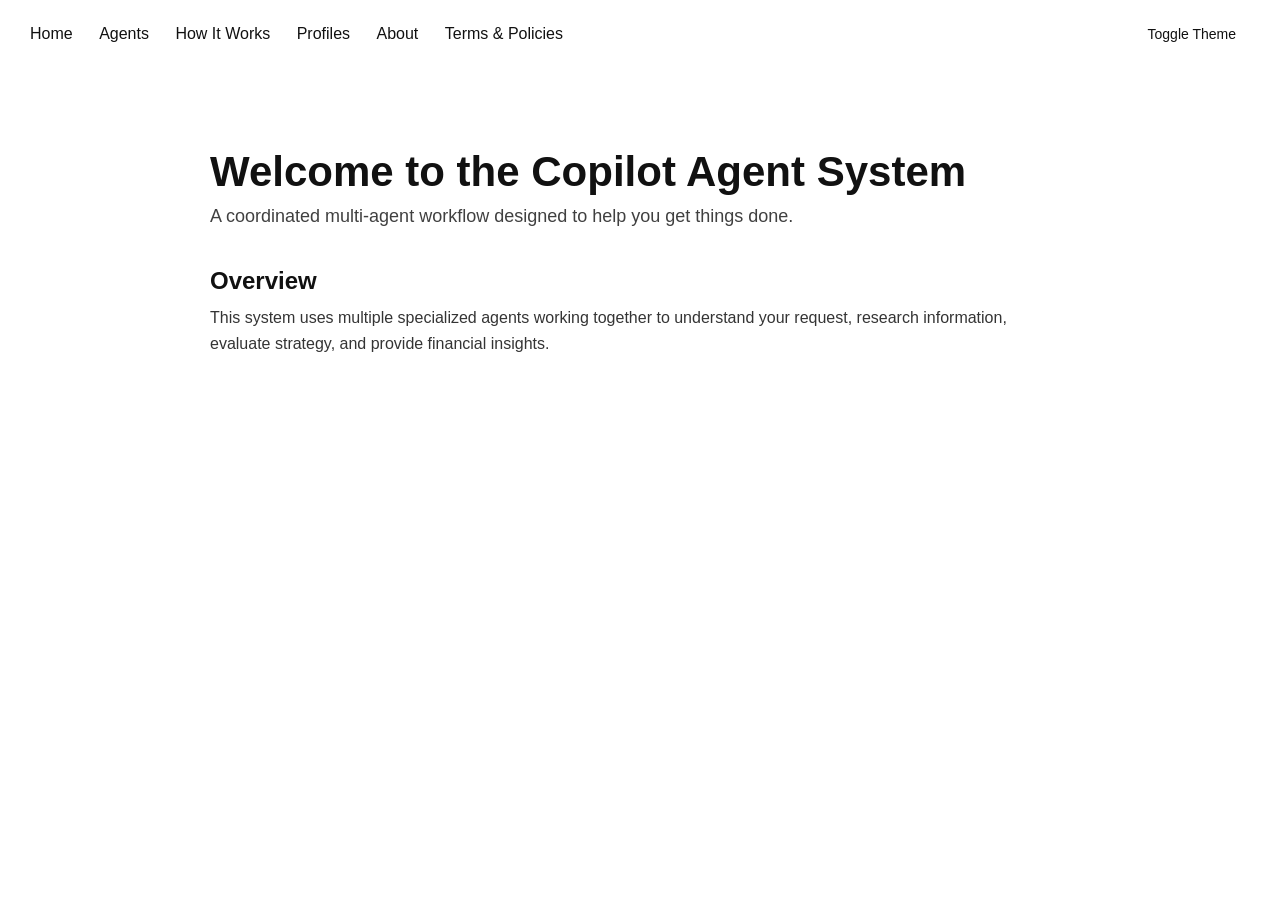
==== index.html @ 7691f2be "Update index.html" ====
<!DOCTYPE html>
<html lang="en">
<head>
  <meta charset="UTF-8" />
  <meta name="viewport" content="width=device-width, initial-scale=1.0" />
  <title>Copilot Agent System</title>

  <!-- Global Styles -->
  <link rel="stylesheet" href="style.css" />
  <script src="theme.js" defer></script>
</head>

<body>

  <!-- SWIRL BACKGROUND (placed at top of body, correct position) -->
  <div class="swirl-layer">
    <svg viewBox="0 0 800 600">
      <defs>
        <linearGradient id="lightSwirl" x1="0" y1="0" x2="1" y2="1">
          <stop offset="0%" stop-color="#6D89B2" />
          <stop offset="50%" stop-color="#0B7C4A" />
          <stop offset="100%" stop-color="#0D3B66" />
        </linearGradient>

        <linearGradient id="darkSwirl" x1="0" y1="0" x2="1" y2="1">
          <stop offset="0%" stop-color="#1A1A1A" />
          <stop offset="50%" stop-color="#0B4C3A" />
          <stop offset="100%" stop-color="#0D0D0D" />
        </linearGradient>
      </defs>

      <!-- Swirl Path -->
      <path d="M0 300 Q200 250 400 300 T800 300"
            stroke="url(#lightSwirl)"
            stroke-width="140"
            fill="none"
            opacity="0.35" />
    </svg>
  </div>

  <!-- NAVIGATION BAR -->
  <nav>
    <div class="nav-left">
      <a href="index.html">Home</a>
      <a href="agents.html">Agents</a>
      <a href="how-it-works.html">How It Works</a>
      <a href="profiles.html">Profiles</a>
      <a href="about.html">About</a>
      <a href="terms.html">Terms & Policies</a>
    </div>
    <div class="theme-toggle">Toggle Theme</div>
  </nav>

  <!-- PAGE CONTENT -->
  <div class="page">
    <h1>Welcome to the Copilot Agent System</h1>
    <p class="subtitle">A coordinated multi-agent workflow designed to help you get things done.</p>

    <div class="section">
      <h2>Overview</h2>
      <p class="about-text">
        This system uses multiple specialized agents working together to understand your request,
        research information, evaluate strategy, and provide financial insights.
      </p>
    </div>
  </div>

</body>
</html>
---- style.css ----
/* GLOBAL RESET */
* {
  margin: 0;
  padding: 0;
  box-sizing: border-box;
}

html, body {
  height: 100%;
  font-family: "Poppins", sans-serif;
  background: var(--bg);
  color: var(--text);
  overflow-x: hidden;
}

/* LIGHT / DARK THEMES */
:root[data-theme="light"] {
  --bg: #ffffff;
  --text: #111111;
  --card-bg: rgba(255, 255, 255, 0.6);
  --nav-bg: rgba(255, 255, 255, 0.7);
}

:root[data-theme="dark"] {
  --bg: #0d0d0d;
  --text: #f5f5f5;
  --card-bg: rgba(0, 0, 0, 0.4);
  --nav-bg: rgba(0, 0, 0, 0.6);
}

/* FULL-PAGE SWIRL BACKGROUND (RESTORED + EXTENDED) */
.swirl-layer {
  position: fixed;
  top: 0;
  left: 0;
  width: 100%;
  height: 100%;
  z-index: -1;
  pointer-events: none;
  overflow: hidden;
}

/* Restore original visibility + extend to bottom */
.swirl-layer img {
  position: absolute;
  top: 0;
  left: 0;
  width: 100%;
  height: 140%;       /* extends swirl past bottom */
  object-fit: cover;  /* ensures full coverage */
  opacity: 0.45;      /* visible but not overpowering */
  filter: blur(1px);  /* slight softening */
}

/* NAVIGATION BAR */
nav {
  width: 100%;
  padding: 18px 30px;
  display: flex;
  justify-content: space-between;
  align-items: center;
  background: var(--nav-bg);
  backdrop-filter: blur(10px);
  position: sticky;
  top: 0;
  z-index: 10;
}

.nav-left a {
  margin-right: 22px;
  text-decoration: none;
  color: var(--text);
  font-weight: 500;
  transition: opacity 0.2s;
}

.nav-left a:hover {
  opacity: 0.6;
}

.theme-toggle {
  padding: 8px 14px;
  border-radius: 8px;
  background: var(--card-bg);
  cursor: pointer;
  font-size: 14px;
}

/* PAGE CONTENT */
.page {
  max-width: 900px;
  margin: 80px auto;
  padding: 0 20px;
}

h1 {
  font-size: 42px;
  margin-bottom: 10px;
}

.subtitle {
  font-size: 18px;
  opacity: 0.8;
  margin-bottom: 40px;
}

/* CARDS + GRIDS */
.preview-grid,
.ai-grid,
.profile-grid {
  display: grid;
  gap: 25px;
  grid-template-columns: repeat(auto-fit, minmax(260px, 1fr));
}

.preview-card,
.ai-card,
.profile-card {
  background: var(--card-bg);
  padding: 22px;
  border-radius: 14px;
  backdrop-filter: blur(10px);
}

.ai-header {
  display: flex;
  justify-content: space-between;
  align-items: center;
}

.ai-name-with-icon {
  display: flex;
  align-items: center;
  gap: 10px;
}

.ai-icon {
  width: 28px;
  height: 28px;
}

.ai-tag {
  background: var(--text);
  color: var(--bg);
  padding: 4px 10px;
  border-radius: 6px;
  font-size: 12px;
}

.section {
  margin-bottom: 50px;
}

.about-text {
  opacity: 0.85;
  line-height: 1.6;
  margin-top: 10px;
}
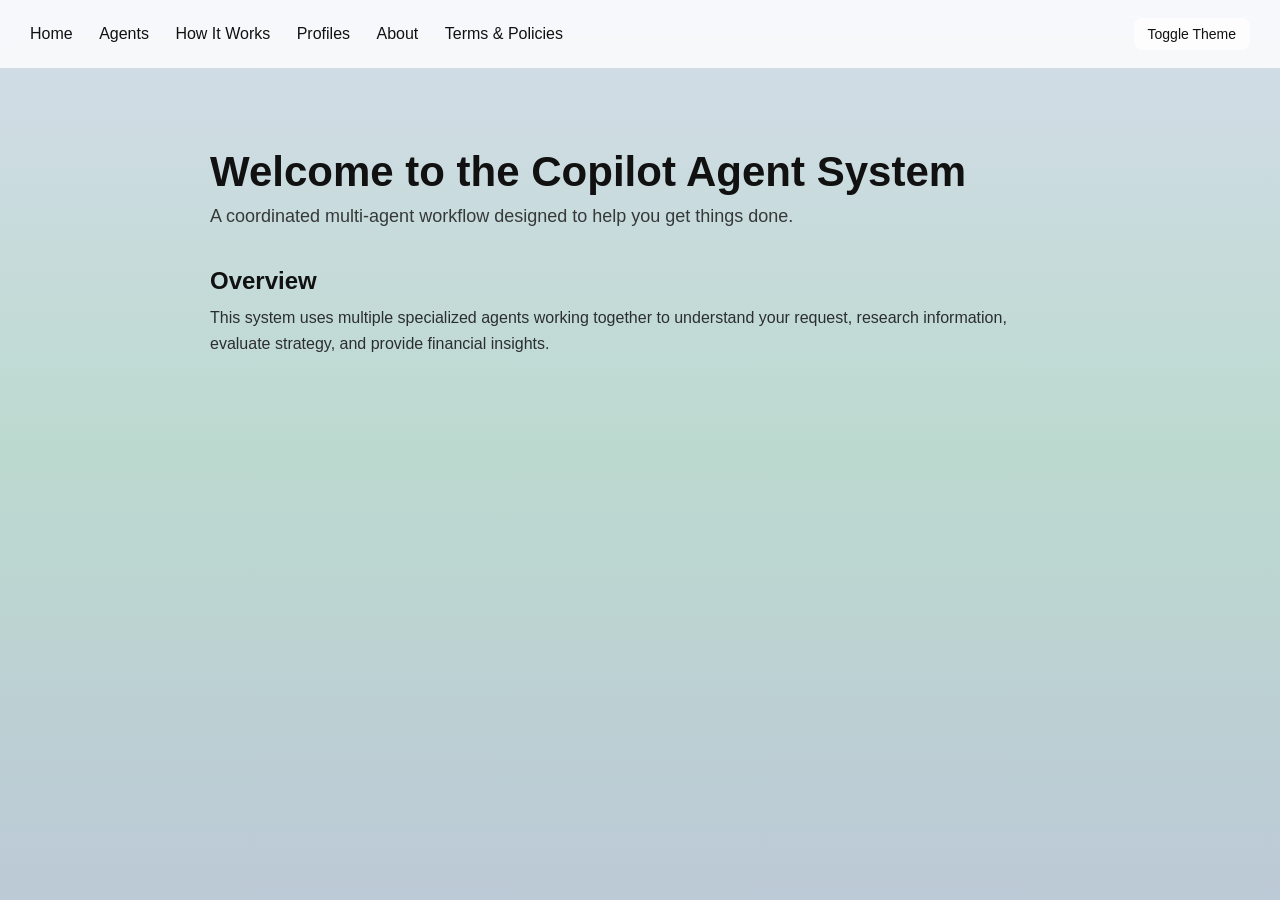
==== commit 51d8815b: "Update index.html" ====
--- a/index.html
+++ b/index.html
@@ -5,40 +5,16 @@
   <meta name="viewport" content="width=device-width, initial-scale=1.0" />
   <title>Copilot Agent System</title>
 
-  <!-- Global Styles -->
+  <!-- Styles -->
   <link rel="stylesheet" href="style.css" />
+
+  <!-- Theme Script -->
   <script src="theme.js" defer></script>
 </head>
 
 <body>
 
-  <!-- SWIRL BACKGROUND (placed at top of body, correct position) -->
-  <div class="swirl-layer">
-    <svg viewBox="0 0 800 600">
-      <defs>
-        <linearGradient id="lightSwirl" x1="0" y1="0" x2="1" y2="1">
-          <stop offset="0%" stop-color="#6D89B2" />
-          <stop offset="50%" stop-color="#0B7C4A" />
-          <stop offset="100%" stop-color="#0D3B66" />
-        </linearGradient>
-
-        <linearGradient id="darkSwirl" x1="0" y1="0" x2="1" y2="1">
-          <stop offset="0%" stop-color="#1A1A1A" />
-          <stop offset="50%" stop-color="#0B4C3A" />
-          <stop offset="100%" stop-color="#0D0D0D" />
-        </linearGradient>
-      </defs>
-
-      <!-- Swirl Path -->
-      <path d="M0 300 Q200 250 400 300 T800 300"
-            stroke="url(#lightSwirl)"
-            stroke-width="140"
-            fill="none"
-            opacity="0.35" />
-    </svg>
-  </div>
-
-  <!-- NAVIGATION BAR -->
+  <!-- NAVIGATION -->
   <nav>
     <div class="nav-left">
       <a href="index.html">Home</a>
--- a/style.css
+++ b/style.css
@@ -1,4 +1,4 @@
-/* GLOBAL RESET */
+/* RESET */
 * {
   margin: 0;
   padding: 0;
@@ -13,12 +13,12 @@
   overflow-x: hidden;
 }
 
-/* LIGHT / DARK THEMES */
+/* THEMES */
 :root[data-theme="light"] {
-  --bg: #ffffff;
-  --text: #111111;
-  --card-bg: rgba(255, 255, 255, 0.6);
-  --nav-bg: rgba(255, 255, 255, 0.7);
+  --bg: #f7f9fc;
+  --text: #111;
+  --card-bg: rgba(255, 255, 255, 0.7);
+  --nav-bg: rgba(255, 255, 255, 0.8);
 }
 
 :root[data-theme="dark"] {
@@ -28,31 +28,17 @@
   --nav-bg: rgba(0, 0, 0, 0.6);
 }
 
-/* FULL-PAGE SWIRL BACKGROUND (RESTORED + EXTENDED) */
-.swirl-layer {
-  position: fixed;
-  top: 0;
-  left: 0;
-  width: 100%;
-  height: 100%;
-  z-index: -1;
-  pointer-events: none;
-  overflow: hidden;
+/* SIMPLE GRADIENT BACKGROUND (REPLACES SWIRL FOR NOW) */
+body {
+  background: linear-gradient(
+    180deg,
+    rgba(109, 137, 178, 0.25),
+    rgba(11, 124, 74, 0.25),
+    rgba(13, 59, 102, 0.25)
+  );
 }
 
-/* Restore original visibility + extend to bottom */
-.swirl-layer img {
-  position: absolute;
-  top: 0;
-  left: 0;
-  width: 100%;
-  height: 140%;       /* extends swirl past bottom */
-  object-fit: cover;  /* ensures full coverage */
-  opacity: 0.45;      /* visible but not overpowering */
-  filter: blur(1px);  /* slight softening */
-}
-
-/* NAVIGATION BAR */
+/* NAVIGATION */
 nav {
   width: 100%;
   padding: 18px 30px;
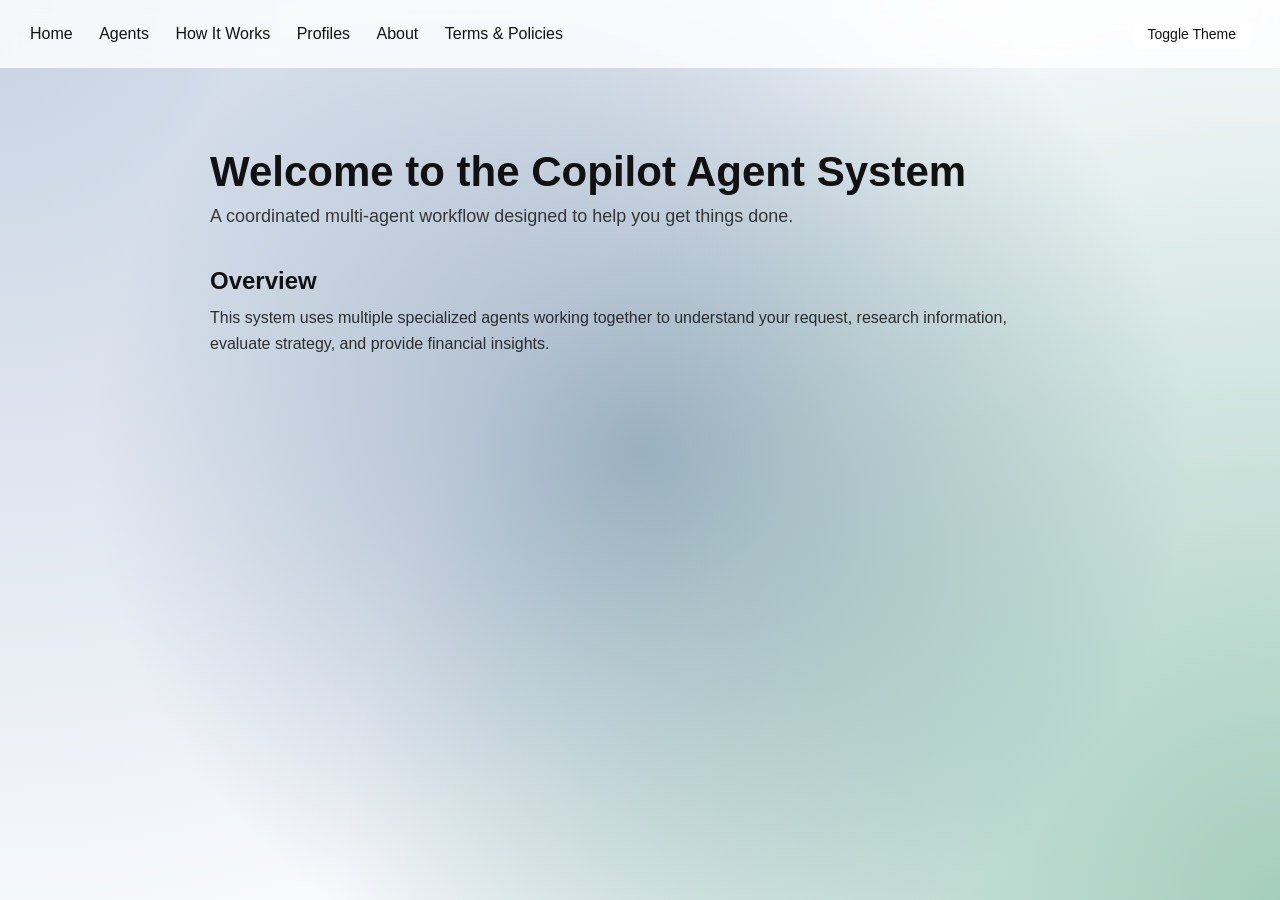
==== commit 42cf75a1: "Update index.html" ====
--- a/index.html
+++ b/index.html
@@ -5,10 +5,7 @@
   <meta name="viewport" content="width=device-width, initial-scale=1.0" />
   <title>Copilot Agent System</title>
 
-  <!-- Styles -->
   <link rel="stylesheet" href="style.css" />
-
-  <!-- Theme Script -->
   <script src="theme.js" defer></script>
 </head>
 
--- a/style.css
+++ b/style.css
@@ -28,14 +28,12 @@
   --nav-bg: rgba(0, 0, 0, 0.6);
 }
 
-/* SIMPLE GRADIENT BACKGROUND (REPLACES SWIRL FOR NOW) */
+/* FULL-PAGE SWIRL-LIKE GRADIENT */
 body {
-  background: linear-gradient(
-    180deg,
-    rgba(109, 137, 178, 0.25),
-    rgba(11, 124, 74, 0.25),
-    rgba(13, 59, 102, 0.25)
-  );
+  background:
+    radial-gradient(circle at top left, rgba(109,137,178,0.35), transparent 60%),
+    radial-gradient(circle at bottom right, rgba(11,124,74,0.35), transparent 60%),
+    radial-gradient(circle at center, rgba(13,59,102,0.35), transparent 70%);
 }
 
 /* NAVIGATION */
@@ -90,49 +88,7 @@
   margin-bottom: 40px;
 }
 
-/* CARDS + GRIDS */
-.preview-grid,
-.ai-grid,
-.profile-grid {
-  display: grid;
-  gap: 25px;
-  grid-template-columns: repeat(auto-fit, minmax(260px, 1fr));
-}
-
-.preview-card,
-.ai-card,
-.profile-card {
-  background: var(--card-bg);
-  padding: 22px;
-  border-radius: 14px;
-  backdrop-filter: blur(10px);
-}
-
-.ai-header {
-  display: flex;
-  justify-content: space-between;
-  align-items: center;
-}
-
-.ai-name-with-icon {
-  display: flex;
-  align-items: center;
-  gap: 10px;
-}
-
-.ai-icon {
-  width: 28px;
-  height: 28px;
-}
-
-.ai-tag {
-  background: var(--text);
-  color: var(--bg);
-  padding: 4px 10px;
-  border-radius: 6px;
-  font-size: 12px;
-}
-
+/* SECTIONS */
 .section {
   margin-bottom: 50px;
 }
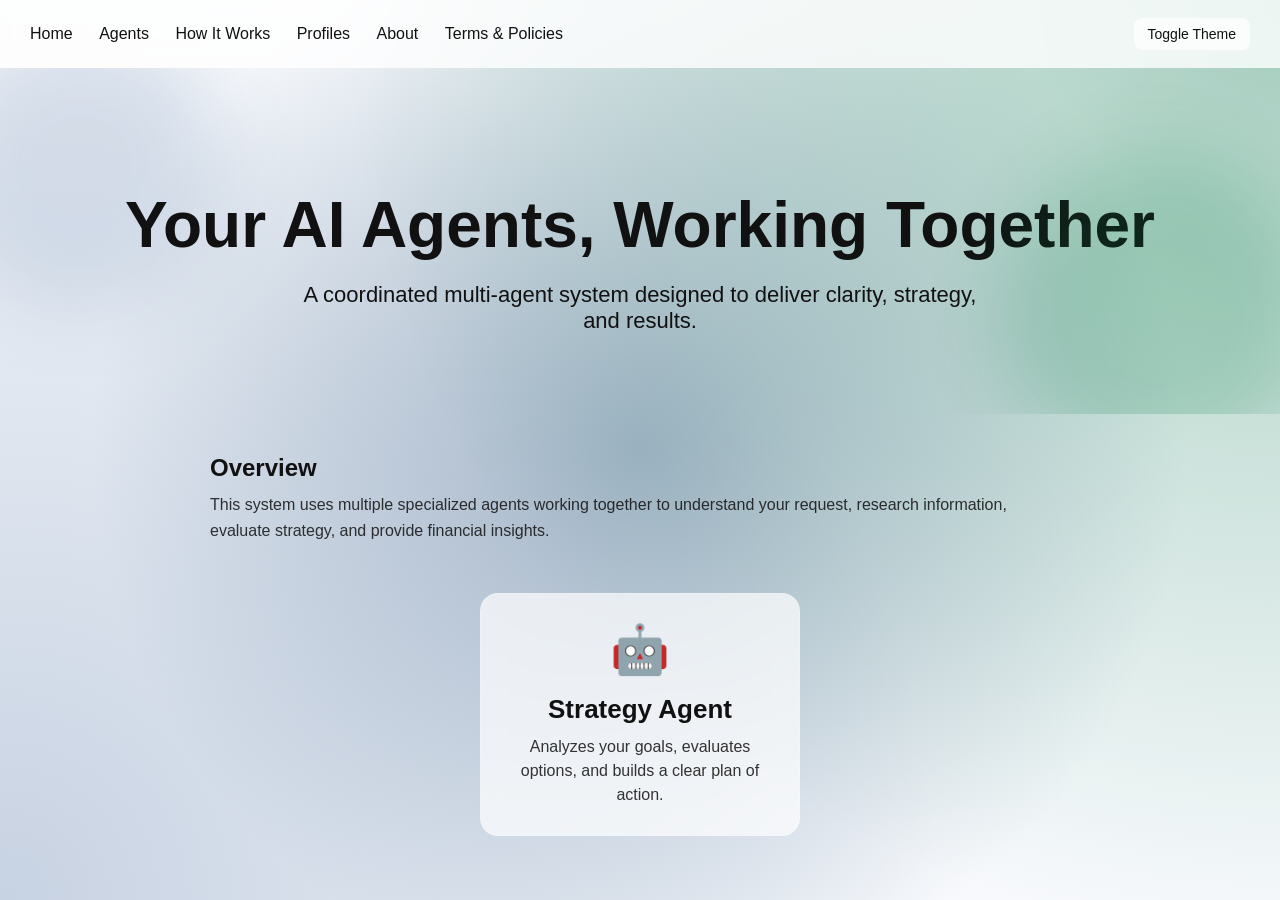
==== commit 291ca3e0: "Update index.html" ====
--- a/index.html
+++ b/index.html
@@ -4,14 +4,12 @@
   <meta charset="UTF-8" />
   <meta name="viewport" content="width=device-width, initial-scale=1.0" />
   <title>Copilot Agent System</title>
-
   <link rel="stylesheet" href="style.css" />
   <script src="theme.js" defer></script>
 </head>
 
 <body>
 
-  <!-- NAVIGATION -->
   <nav>
     <div class="nav-left">
       <a href="index.html">Home</a>
@@ -24,11 +22,14 @@
     <div class="theme-toggle">Toggle Theme</div>
   </nav>
 
-  <!-- PAGE CONTENT -->
+  <header class="hero">
+    <h1 class="hero-title">Your AI Agents, Working Together</h1>
+    <p class="hero-subtitle">
+      A coordinated multi‑agent system designed to deliver clarity, strategy, and results.
+    </p>
+  </header>
+
   <div class="page">
-    <h1>Welcome to the Copilot Agent System</h1>
-    <p class="subtitle">A coordinated multi-agent workflow designed to help you get things done.</p>
-
     <div class="section">
       <h2>Overview</h2>
       <p class="about-text">
@@ -36,6 +37,16 @@
         research information, evaluate strategy, and provide financial insights.
       </p>
     </div>
+
+    <!-- Animated Agent Card Example -->
+    <div class="agent-card">
+      <div class="agent-icon">🤖</div>
+      <h3 class="agent-name">Strategy Agent</h3>
+      <p class="agent-desc">
+        Analyzes your goals, evaluates options, and builds a clear plan of action.
+      </p>
+    </div>
+
   </div>
 
 </body>
--- a/style.css
+++ b/style.css
@@ -28,12 +28,19 @@
   --nav-bg: rgba(0, 0, 0, 0.6);
 }
 
-/* FULL-PAGE SWIRL-LIKE GRADIENT */
+/* BACKGROUND + PARALLAX */
 body {
   background:
-    radial-gradient(circle at top left, rgba(109,137,178,0.35), transparent 60%),
-    radial-gradient(circle at bottom right, rgba(11,124,74,0.35), transparent 60%),
+    radial-gradient(circle at top right, rgba(11,124,74,0.35), transparent 60%),
+    radial-gradient(circle at bottom left, rgba(109,137,178,0.35), transparent 60%),
     radial-gradient(circle at center, rgba(13,59,102,0.35), transparent 70%);
+  background-attachment: fixed;
+  animation: bgFloat 18s ease-in-out infinite alternate;
+}
+
+@keyframes bgFloat {
+  0% { background-position: 0% 0%; }
+  100% { background-position: 100% 100%; }
 }
 
 /* NAVIGATION */
@@ -48,6 +55,7 @@
   position: sticky;
   top: 0;
   z-index: 10;
+  animation: fadeIn 1.2s ease forwards;
 }
 
 .nav-left a {
@@ -55,11 +63,12 @@
   text-decoration: none;
   color: var(--text);
   font-weight: 500;
-  transition: opacity 0.2s;
+  transition: transform 0.25s, opacity 0.25s;
 }
 
 .nav-left a:hover {
   opacity: 0.6;
+  transform: translateY(-2px);
 }
 
 .theme-toggle {
@@ -68,27 +77,87 @@
   background: var(--card-bg);
   cursor: pointer;
   font-size: 14px;
+  transition: transform 0.25s;
+}
+
+.theme-toggle:hover {
+  transform: scale(1.05);
+}
+
+/* HERO SECTION */
+.hero {
+  text-align: center;
+  padding: 120px 20px 80px;
+  position: relative;
+  overflow: hidden;
+  perspective: 1000px;
+  transform-style: preserve-3d;
+}
+
+/* Floating gradient orbs with parallax */
+.hero::before,
+.hero::after {
+  content: "";
+  position: absolute;
+  border-radius: 50%;
+  filter: blur(40px);
+  opacity: 0.45;
+  animation: floatOrb 12s ease-in-out infinite alternate,
+             parallaxOrb 20s linear infinite alternate;
+  transform: translateZ(0);
+  will-change: transform;
+}
+
+.hero::before {
+  width: 280px;
+  height: 280px;
+  background: rgba(109,137,178,0.45);
+  top: -40px;
+  left: -60px;
+}
+
+.hero::after {
+  width: 320px;
+  height: 320px;
+  background: rgba(11,124,74,0.45);
+  bottom: -60px;
+  right: -40px;
+}
+
+@keyframes floatOrb {
+  0% { transform: translate(0, 0); }
+  100% { transform: translate(40px, -40px); }
+}
+
+@keyframes parallaxOrb {
+  0% { transform: translateY(0); }
+  100% { transform: translateY(40px); }
+}
+
+.hero-title {
+  font-size: 64px;
+  font-weight: 700;
+  margin-bottom: 20px;
+  opacity: 0;
+  animation: fadeInUp 1.4s ease forwards;
+}
+
+.hero-subtitle {
+  font-size: 22px;
+  opacity: 0;
+  max-width: 700px;
+  margin: 0 auto;
+  animation: fadeInUp 1.8s ease forwards;
 }
 
 /* PAGE CONTENT */
 .page {
   max-width: 900px;
-  margin: 80px auto;
+  margin: 40px auto;
   padding: 0 20px;
-}
-
-h1 {
-  font-size: 42px;
-  margin-bottom: 10px;
-}
-
-.subtitle {
-  font-size: 18px;
-  opacity: 0.8;
-  margin-bottom: 40px;
-}
-
-/* SECTIONS */
+  animation: fadeInUp 2s ease forwards;
+}
+
 .section {
   margin-bottom: 50px;
 }
@@ -98,3 +167,60 @@
   line-height: 1.6;
   margin-top: 10px;
 }
+
+/* AGENT CARD */
+.agent-card {
+  background: var(--card-bg);
+  padding: 28px;
+  border-radius: 18px;
+  backdrop-filter: blur(12px);
+  text-align: center;
+  max-width: 320px;
+  margin: 40px auto;
+  animation: fadeInUp 2.2s ease forwards, floatCard 6s ease-in-out infinite alternate;
+  border: 1px solid rgba(255,255,255,0.15);
+  transition: transform 0.3s ease, box-shadow 0.3s ease;
+}
+
+.agent-card:hover {
+  transform: translateY(-10px) scale(1.03);
+  box-shadow: 0 20px 40px rgba(0,0,0,0.25);
+}
+
+.agent-icon {
+  font-size: 48px;
+  margin-bottom: 16px;
+  animation: pulseGlow 3s ease-in-out infinite alternate;
+}
+
+.agent-name {
+  font-size: 26px;
+  font-weight: 600;
+  margin-bottom: 10px;
+}
+
+.agent-desc {
+  opacity: 0.85;
+  line-height: 1.5;
+}
+
+@keyframes floatCard {
+  0% { transform: translateY(0); }
+  100% { transform: translateY(-12px); }
+}
+
+@keyframes pulseGlow {
+  0% { opacity: 0.7; transform: scale(1); }
+  100% { opacity: 1; transform: scale(1.15); }
+}
+
+/* ANIMATIONS */
+@keyframes fadeIn {
+  from { opacity: 0; }
+  to { opacity: 1; }
+}
+
+@keyframes fadeInUp {
+  from { opacity: 0; transform: translateY(25px); }
+  to { opacity: 1; transform: translateY(0); }
+}
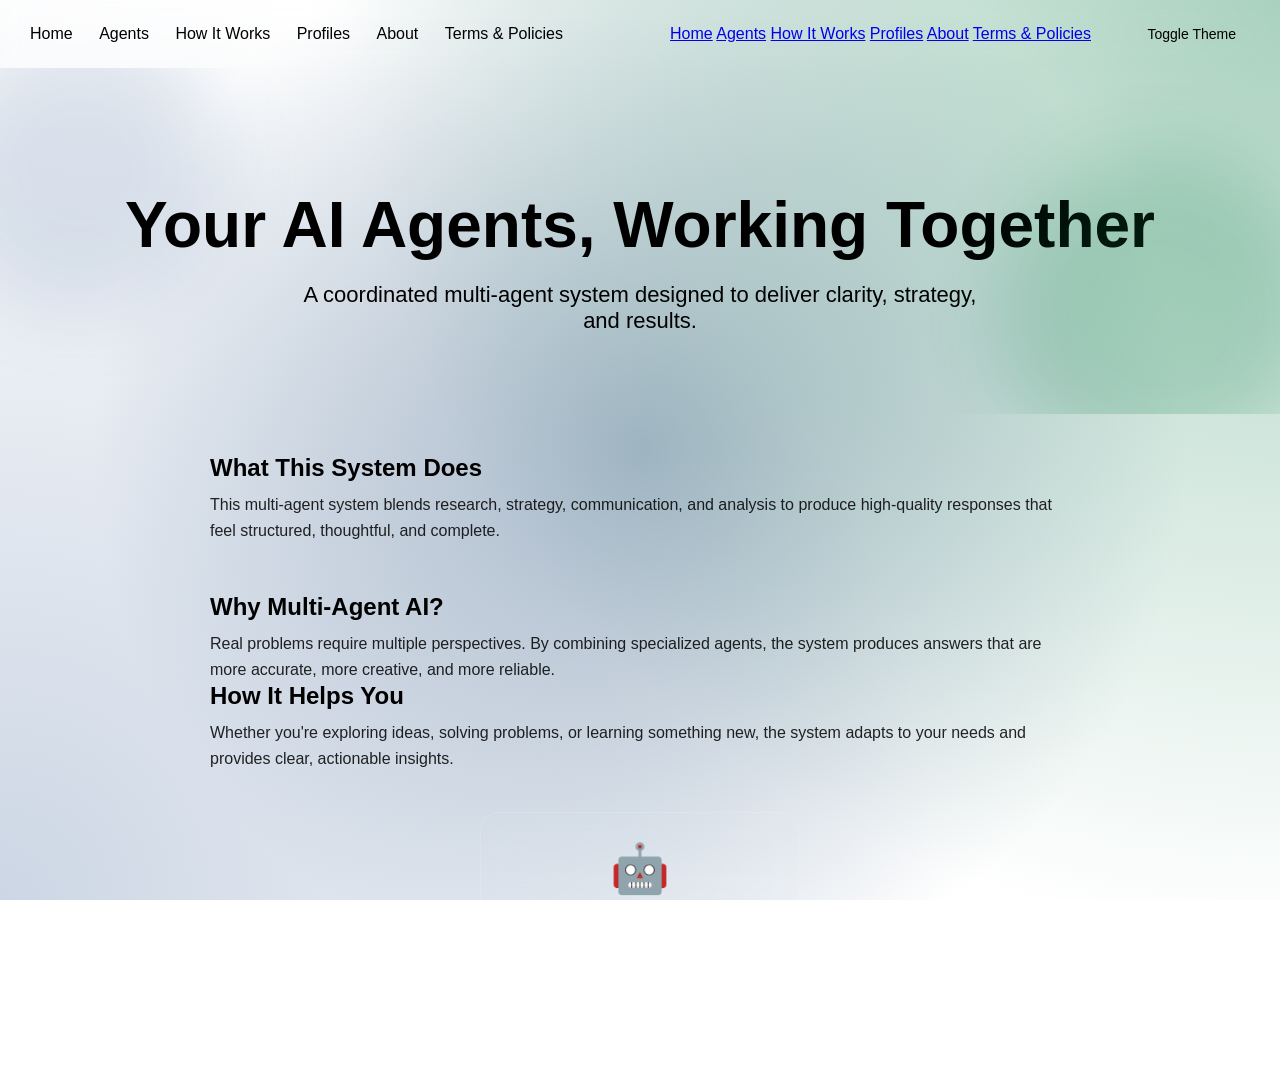
==== commit fba56533: "Update index.html" ====
--- a/index.html
+++ b/index.html
@@ -19,6 +19,20 @@
       <a href="about.html">About</a>
       <a href="terms.html">Terms & Policies</a>
     </div>
+
+    <div class="hamburger">
+      <span></span><span></span><span></span>
+    </div>
+
+    <div class="mobile-menu">
+      <a href="index.html">Home</a>
+      <a href="agents.html">Agents</a>
+      <a href="how-it-works.html">How It Works</a>
+      <a href="profiles.html">Profiles</a>
+      <a href="about.html">About</a>
+      <a href="terms.html">Terms & Policies</a>
+    </div>
+
     <div class="theme-toggle">Toggle Theme</div>
   </nav>
 
@@ -30,20 +44,36 @@
   </header>
 
   <div class="page">
+
     <div class="section">
-      <h2>Overview</h2>
+      <h2>What This System Does</h2>
       <p class="about-text">
-        This system uses multiple specialized agents working together to understand your request,
-        research information, evaluate strategy, and provide financial insights.
+        This multi‑agent system blends research, strategy, communication, and analysis to produce
+        high‑quality responses that feel structured, thoughtful, and complete.
       </p>
     </div>
 
-    <!-- Animated Agent Card Example -->
+    <div class="feature-block">
+      <h2>Why Multi‑Agent AI?</h2>
+      <p class="about-text">
+        Real problems require multiple perspectives. By combining specialized agents, the system
+        produces answers that are more accurate, more creative, and more reliable.
+      </p>
+    </div>
+
+    <div class="feature-block">
+      <h2>How It Helps You</h2>
+      <p class="about-text">
+        Whether you're exploring ideas, solving problems, or learning something new, the system
+        adapts to your needs and provides clear, actionable insights.
+      </p>
+    </div>
+
     <div class="agent-card">
       <div class="agent-icon">🤖</div>
       <h3 class="agent-name">Strategy Agent</h3>
       <p class="agent-desc">
-        Analyzes your goals, evaluates options, and builds a clear plan of action.
+        Evaluates your goals and builds a clear plan of action.
       </p>
     </div>
 
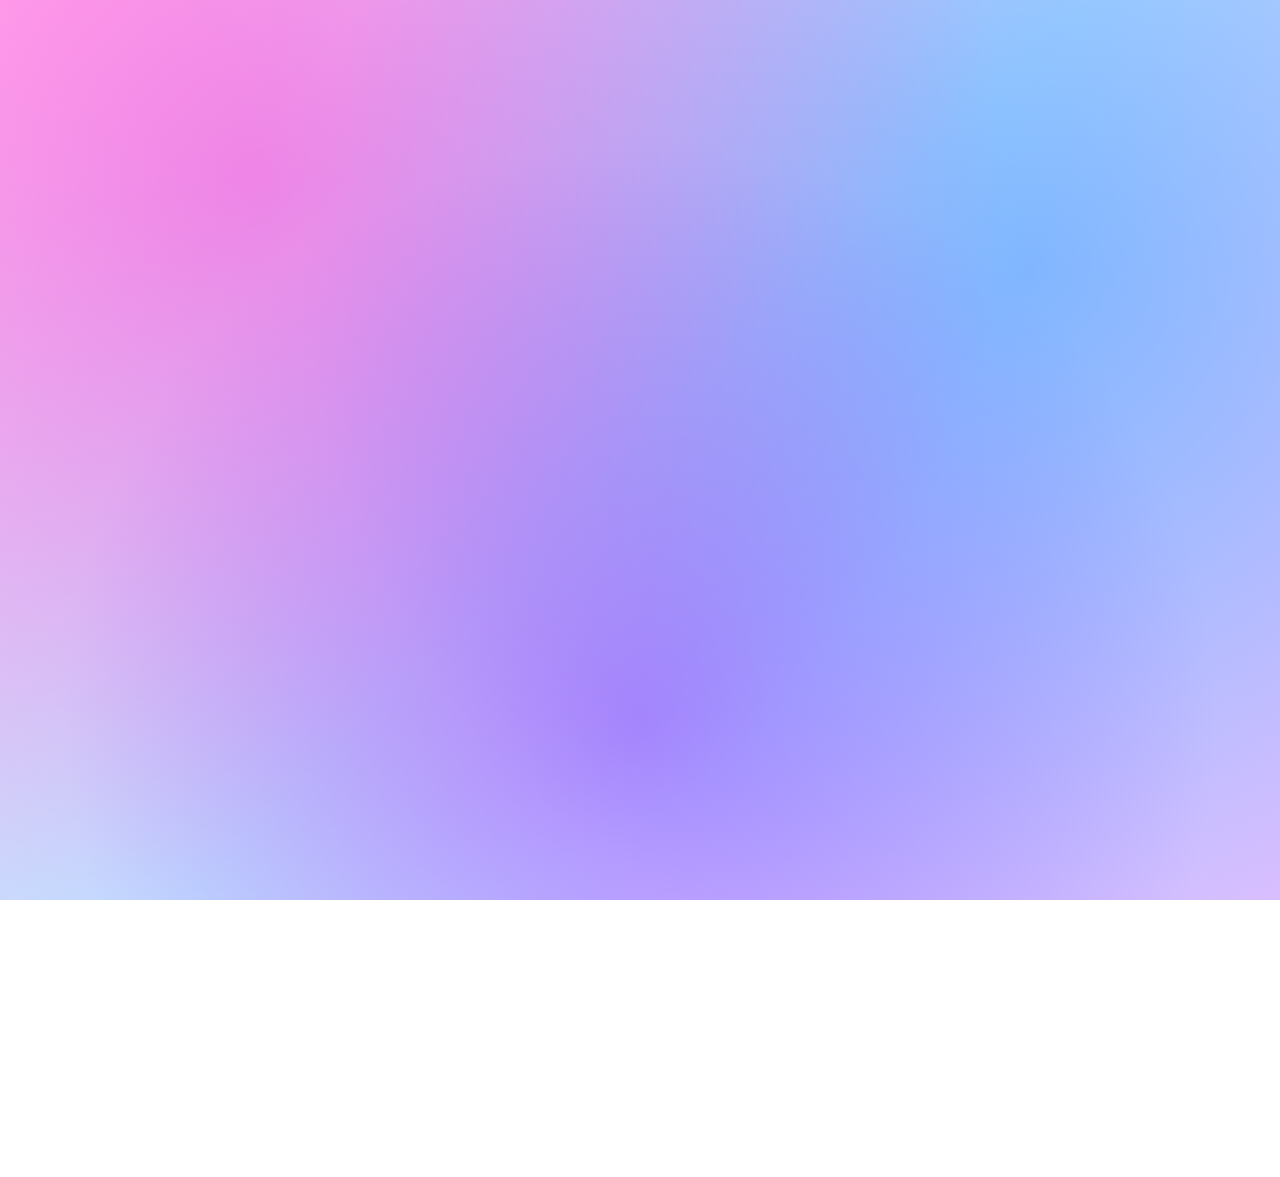
==== commit 91e567d0: "Update index.html" ====
--- a/index.html
+++ b/index.html
@@ -3,19 +3,19 @@
 <head>
   <meta charset="UTF-8" />
   <meta name="viewport" content="width=device-width, initial-scale=1.0" />
-  <title>Copilot Agent System</title>
+  <title>Copilot Media Agent</title>
   <link rel="stylesheet" href="style.css" />
   <script src="theme.js" defer></script>
 </head>
 
 <body>
-
   <nav>
     <div class="nav-left">
       <a href="index.html">Home</a>
       <a href="agents.html">Agents</a>
       <a href="how-it-works.html">How It Works</a>
       <a href="profiles.html">Profiles</a>
+      <a href="pricing.html">Pricing</a>
       <a href="about.html">About</a>
       <a href="terms.html">Terms & Policies</a>
     </div>
@@ -29,6 +29,7 @@
       <a href="agents.html">Agents</a>
       <a href="how-it-works.html">How It Works</a>
       <a href="profiles.html">Profiles</a>
+      <a href="pricing.html">Pricing</a>
       <a href="about.html">About</a>
       <a href="terms.html">Terms & Policies</a>
     </div>
@@ -37,47 +38,41 @@
   </nav>
 
   <header class="hero">
-    <h1 class="hero-title">Your AI Agents, Working Together</h1>
+    <h1 class="hero-title">Copilot Media Agent</h1>
     <p class="hero-subtitle">
-      A coordinated multi‑agent system designed to deliver clarity, strategy, and results.
+      A modern AI-powered platform for creators, businesses, and teams to work with specialized agents.
     </p>
   </header>
 
-  <div class="page">
+  <main class="page">
+    <section class="section">
+      <h2>Welcome</h2>
+      <p class="about-text">
+        Copilot Media Agent is your hub for intelligent, focused AI agents that help with research,
+        strategy, communication, analysis, and creativity. Designed for real-world workflows and
+        future expansion into business solutions.
+      </p>
+    </section>
 
-    <div class="section">
-      <h2>What This System Does</h2>
+    <section class="section feature-block">
+      <h2>What You Can Do</h2>
       <p class="about-text">
-        This multi‑agent system blends research, strategy, communication, and analysis to produce
-        high‑quality responses that feel structured, thoughtful, and complete.
+        Use agents to plan projects, generate content, analyze information, and collaborate with
+        others. Our platform is built to be simple enough for everyday users and powerful enough
+        for teams.
       </p>
-    </div>
+    </section>
 
-    <div class="feature-block">
-      <h2>Why Multi‑Agent AI?</h2>
-      <p class="about-text">
-        Real problems require multiple perspectives. By combining specialized agents, the system
-        produces answers that are more accurate, more creative, and more reliable.
-      </p>
-    </div>
-
-    <div class="feature-block">
-      <h2>How It Helps You</h2>
-      <p class="about-text">
-        Whether you're exploring ideas, solving problems, or learning something new, the system
-        adapts to your needs and provides clear, actionable insights.
-      </p>
-    </div>
-
-    <div class="agent-card">
-      <div class="agent-icon">🤖</div>
-      <h3 class="agent-name">Strategy Agent</h3>
-      <p class="agent-desc">
-        Evaluates your goals and builds a clear plan of action.
-      </p>
-    </div>
-
-  </div>
-
+    <section class="section">
+      <div class="agent-card">
+        <div class="agent-icon">🤖</div>
+        <div class="agent-name">Featured Agent</div>
+        <p class="agent-desc">
+          A multi-purpose assistant that combines research, strategy, and communication to help you
+          move from idea to execution.
+        </p>
+      </div>
+    </section>
+  </main>
 </body>
 </html>
--- a/style.css
+++ b/style.css
@@ -8,37 +8,61 @@
 html, body {
   height: 100%;
   font-family: "Poppins", sans-serif;
-  background: var(--bg);
   color: var(--text);
   overflow-x: hidden;
 }
 
+/* PAGE FADE-IN */
+body {
+  opacity: 0;
+  animation: pageFadeIn 1.2s ease forwards;
+}
+
+@keyframes pageFadeIn {
+  from { opacity: 0; }
+  to { opacity: 1; }
+}
+
+/* PAGE FADE-OUT */
+.fade-out {
+  animation: pageFadeOut 0.6s ease forwards;
+}
+
+@keyframes pageFadeOut {
+  from { opacity: 1; }
+  to { opacity: 0; }
+}
+
 /* THEMES */
 :root[data-theme="light"] {
-  --bg: #f7f9fc;
   --text: #111;
   --card-bg: rgba(255, 255, 255, 0.7);
   --nav-bg: rgba(255, 255, 255, 0.8);
 }
 
 :root[data-theme="dark"] {
-  --bg: #0d0d0d;
   --text: #f5f5f5;
   --card-bg: rgba(0, 0, 0, 0.4);
   --nav-bg: rgba(0, 0, 0, 0.6);
 }
 
-/* BACKGROUND + PARALLAX */
+/* FULL-PAGE NEON SWIRL BACKGROUND (Prodigy Style) */
 body {
   background:
-    radial-gradient(circle at top right, rgba(11,124,74,0.35), transparent 60%),
-    radial-gradient(circle at bottom left, rgba(109,137,178,0.35), transparent 60%),
-    radial-gradient(circle at center, rgba(13,59,102,0.35), transparent 70%);
+    radial-gradient(circle at 20% 20%, rgba(255,0,200,0.35), transparent 60%),
+    radial-gradient(circle at 80% 30%, rgba(0,120,255,0.35), transparent 60%),
+    radial-gradient(circle at 50% 80%, rgba(120,0,255,0.35), transparent 60%),
+    linear-gradient(135deg,
+      rgba(255,0,200,0.25) 0%,
+      rgba(0,120,255,0.25) 50%,
+      rgba(120,0,255,0.25) 100%
+    );
+  background-size: cover;
   background-attachment: fixed;
-  animation: bgFloat 18s ease-in-out infinite alternate;
-}
-
-@keyframes bgFloat {
+  animation: neonFlow 18s ease-in-out infinite alternate;
+}
+
+@keyframes neonFlow {
   0% { background-position: 0% 0%; }
   100% { background-position: 100% 100%; }
 }
@@ -63,12 +87,15 @@
   text-decoration: none;
   color: var(--text);
   font-weight: 500;
-  transition: transform 0.25s, opacity 0.25s;
-}
-
+  transition: all 0.25s ease;
+}
+
+/* Soft neon hover glow (Prodigy style) */
 .nav-left a:hover {
-  opacity: 0.6;
-  transform: translateY(-2px);
+  text-shadow: 0 0 4px rgba(255,0,200,0.35),
+               0 0 6px rgba(0,120,255,0.35),
+               0 0 8px rgba(120,0,255,0.35);
+  transform: translateY(-1px);
 }
 
 .theme-toggle {
@@ -77,61 +104,37 @@
   background: var(--card-bg);
   cursor: pointer;
   font-size: 14px;
-  transition: transform 0.25s;
+  transition: all 0.25s ease;
 }
 
 .theme-toggle:hover {
-  transform: scale(1.05);
+  text-shadow: 0 0 4px rgba(255,0,200,0.35),
+               0 0 6px rgba(0,120,255,0.35),
+               0 0 8px rgba(120,0,255,0.35);
+  transform: translateY(-1px);
+}
+
+.theme-toggle:hover::after {
+  content: "";
+  position: absolute;
+  inset: -3px;
+  border-radius: 10px;
+  background: radial-gradient(circle,
+    rgba(255,0,200,0.25),
+    rgba(0,120,255,0.25),
+    rgba(120,0,255,0.25)
+  );
+  filter: blur(10px);
+  opacity: 0.45;
+  z-index: -1;
 }
 
 /* HERO SECTION */
 .hero {
   text-align: center;
-  padding: 120px 20px 80px;
+  padding: 140px 20px 100px;
   position: relative;
   overflow: hidden;
-  perspective: 1000px;
-  transform-style: preserve-3d;
-}
-
-/* Floating gradient orbs with parallax */
-.hero::before,
-.hero::after {
-  content: "";
-  position: absolute;
-  border-radius: 50%;
-  filter: blur(40px);
-  opacity: 0.45;
-  animation: floatOrb 12s ease-in-out infinite alternate,
-             parallaxOrb 20s linear infinite alternate;
-  transform: translateZ(0);
-  will-change: transform;
-}
-
-.hero::before {
-  width: 280px;
-  height: 280px;
-  background: rgba(109,137,178,0.45);
-  top: -40px;
-  left: -60px;
-}
-
-.hero::after {
-  width: 320px;
-  height: 320px;
-  background: rgba(11,124,74,0.45);
-  bottom: -60px;
-  right: -40px;
-}
-
-@keyframes floatOrb {
-  0% { transform: translate(0, 0); }
-  100% { transform: translate(40px, -40px); }
-}
-
-@keyframes parallaxOrb {
-  0% { transform: translateY(0); }
-  100% { transform: translateY(40px); }
 }
 
 .hero-title {
@@ -159,13 +162,28 @@
 }
 
 .section {
-  margin-bottom: 50px;
+  margin-bottom: 60px;
+}
+
+.section h2 {
+  font-size: 32px;
+  margin-bottom: 12px;
 }
 
 .about-text {
   opacity: 0.85;
   line-height: 1.6;
   margin-top: 10px;
+}
+
+/* FEATURE BLOCKS */
+.feature-block {
+  background: var(--card-bg);
+  padding: 28px;
+  border-radius: 18px;
+  margin: 30px 0;
+  backdrop-filter: blur(12px);
+  animation: fadeInUp 2.4s ease forwards;
 }
 
 /* AGENT CARD */
@@ -224,3 +242,176 @@
   from { opacity: 0; transform: translateY(25px); }
   to { opacity: 1; transform: translateY(0); }
 }
+
+/* ============================
+   MOBILE OPTIMIZATION
+   ============================ */
+
+@media (max-width: 900px) {
+
+  .hero {
+    padding: 100px 20px 70px;
+  }
+
+  .hero-title {
+    font-size: 42px;
+  }
+
+  .hero-subtitle {
+    font-size: 18px;
+    max-width: 90%;
+  }
+
+  nav {
+    flex-direction: column;
+    text-align: center;
+    padding: 14px 20px;
+  }
+
+  .nav-left {
+    display: none;
+  }
+
+  .theme-toggle {
+    margin-top: 10px;
+  }
+
+  .page {
+    max-width: 95%;
+    padding: 0 10px;
+  }
+
+  .section {
+    margin-bottom: 40px;
+  }
+
+  .section h2 {
+    font-size: 26px;
+  }
+
+  .agent-card {
+    max-width: 90%;
+    padding: 22px;
+    margin: 30px auto;
+  }
+
+  .agent-icon {
+    font-size: 40px;
+  }
+
+  .agent-name {
+    font-size: 22px;
+  }
+
+  .feature-block {
+    padding: 22px;
+    margin: 20px 0;
+  }
+
+  body {
+    background-size: 200% 200%;
+    animation: neonFlow 22s ease-in-out infinite alternate;
+  }
+}
+
+/* Extra-small screens */
+@media (max-width: 500px) {
+
+  .hero-title {
+    font-size: 34px;
+  }
+
+  .hero-subtitle {
+    font-size: 16px;
+  }
+
+  nav {
+    padding: 10px;
+  }
+
+  .nav-left a {
+    margin: 6px;
+    font-size: 14px;
+  }
+
+  .agent-card {
+    padding: 18px;
+  }
+
+  .feature-block {
+    padding: 18px;
+  }
+
+  .theme-toggle:hover,
+  .nav-left a:hover {
+    text-shadow: 0 0 3px rgba(255,0,200,0.25),
+                 0 0 4px rgba(0,120,255,0.25),
+                 0 0 6px rgba(120,0,255,0.25);
+  }
+}
+
+/* ============================
+   HAMBURGER NAVIGATION
+   ============================ */
+
+.hamburger {
+  display: none;
+  flex-direction: column;
+  gap: 6px;
+  cursor: pointer;
+  z-index: 20;
+}
+
+.hamburger span {
+  width: 28px;
+  height: 3px;
+  background: var(--text);
+  border-radius: 4px;
+  transition: all 0.3s ease;
+}
+
+.mobile-menu {
+  display: none;
+  flex-direction: column;
+  background: var(--nav-bg);
+  backdrop-filter: blur(12px);
+  position: absolute;
+  top: 70px;
+  right: 20px;
+  padding: 20px;
+  border-radius: 14px;
+  box-shadow: 0 8px 25px rgba(0,0,0,0.25);
+  animation: fadeIn 0.3s ease forwards;
+}
+
+.mobile-menu a {
+  margin: 10px 0;
+  text-decoration: none;
+  color: var(--text);
+  font-size: 18px;
+  transition: all 0.25s ease;
+}
+
+.mobile-menu a:hover {
+  text-shadow: 0 0 4px rgba(255,0,200,0.35),
+               0 0 6px rgba(0,120,255,0.35),
+               0 0 8px rgba(120,0,255,0.35);
+}
+
+.hamburger.active span:nth-child(1) {
+  transform: translateY(9px) rotate(45deg);
+}
+
+.hamburger.active span:nth-child(2) {
+  opacity: 0;
+}
+
+.hamburger.active span:nth-child(3) {
+  transform: translateY(-9px) rotate(-45deg);
+}
+
+@media (max-width: 900px) {
+  .hamburger {
+    display: flex;
+  }
+}
